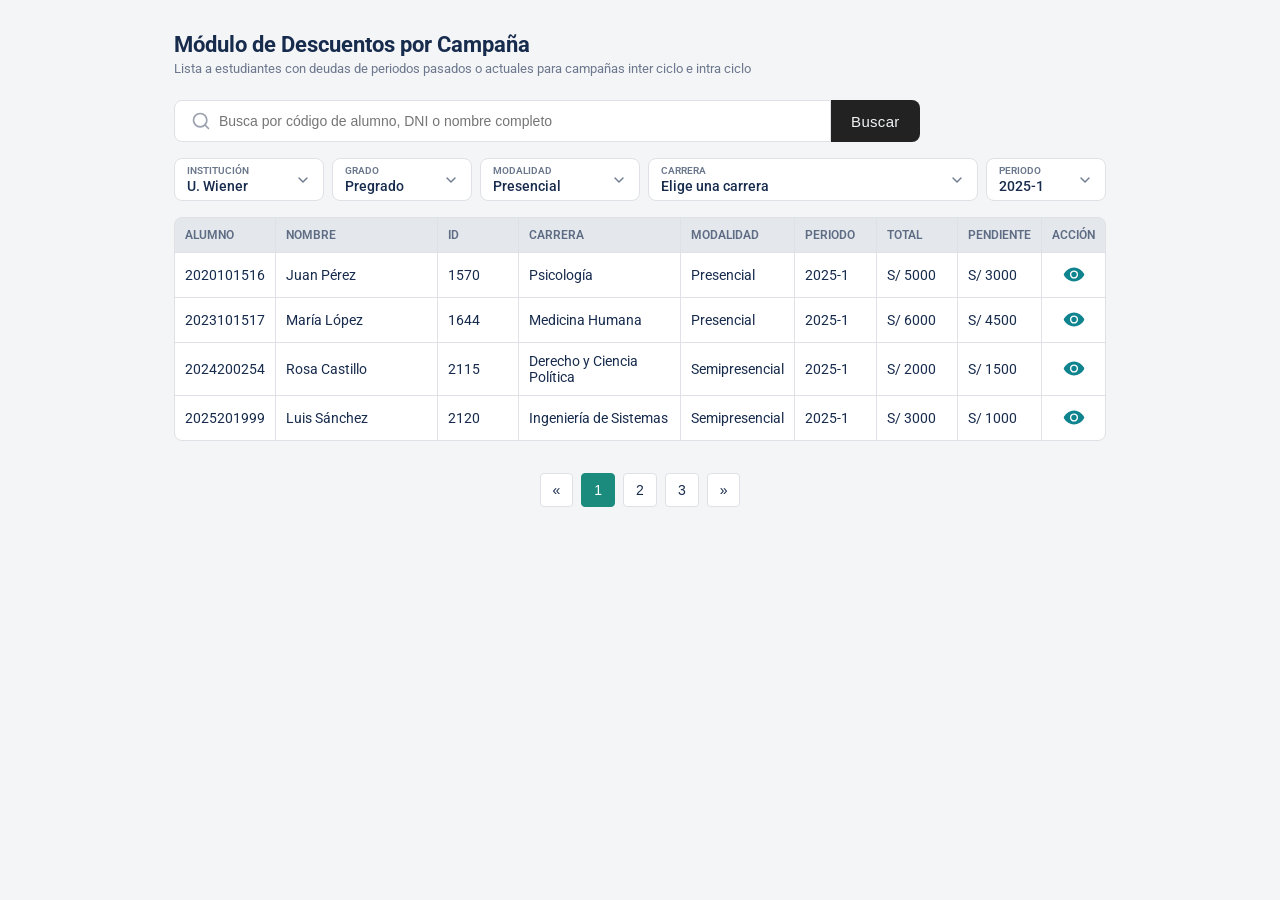
==== index.html @ 0aa978b0 "Ajuste Pago Link - Nueva Maqueta" ====
<!DOCTYPE html>
<html lang="es">

<head>
  <meta charset="UTF-8">
  <meta name="viewport" content="width=device-width, initial-scale=1.0">
  <title>Gestión de Deuda y Refinanciamiento</title>
  <link rel="preconnect" href="https://fonts.googleapis.com">
  <link rel="preconnect" href="https://fonts.gstatic.com" crossorigin>
  <link
    href="https://fonts.googleapis.com/css2?family=Lato:ital,wght@0,100;0,300;0,400;0,700;0,900;1,100;1,300;1,400;1,700;1,900&family=Roboto:ital,wght@0,100..900;1,100..900&display=swap"
    rel="stylesheet">
  <link rel="stylesheet" href="styles.css">
</head>

<body>
  <div class="page-wrapper">

    <!-- ===== HEADER ===== -->
    <header class="header-zone">
      <div class="header-left">
        <h1>Módulo de Descuentos por Campaña</h1>
        <p>Lista a estudiantes con deudas de periodos pasados o actuales para campañas inter ciclo e intra ciclo</p>
      </div>
    </header>

    <!-- ===== CENTERED LAYOUT ===== -->
    <div class="centered-layout">

      <!-- Search Bar -->
      <div class="search-bar">
        <div class="search-input-wrapper">
          <span class="search-icon">
            <svg xmlns="http://www.w3.org/2000/svg" width="20" height="20" viewBox="0 0 20 20" fill="none">
              <path d="M17.5 17.5L13.8833 13.8833" stroke="#99A1AF" stroke-width="1.66667" stroke-linecap="round"
                stroke-linejoin="round" />
              <path
                d="M9.16667 15.8333C12.8486 15.8333 15.8333 12.8486 15.8333 9.16667C15.8333 5.48477 12.8486 2.5 9.16667 2.5C5.48477 2.5 2.5 5.48477 2.5 9.16667C2.5 12.8486 5.48477 15.8333 9.16667 15.8333Z"
                stroke="#99A1AF" stroke-width="1.66667" stroke-linecap="round" stroke-linejoin="round" />
            </svg>
          </span>
          <input type="text" placeholder="Busca por código de alumno, DNI o nombre completo" class="search-input">
        </div>
        <button class="search-btn">Buscar</button>
      </div>

      <!-- Filtros -->
      <div class="filter-bar">
    
    <div class="custom-select" id="select-institucion">
        <div class="select-trigger">
            <div class="select-text">
                <span class="select-label">INSTITUCIÓN</span>
                <span class="select-value">U. Wiener</span>
            </div>
            <svg class="select-icon" width="16" height="16" viewBox="0 0 24 24" fill="none" stroke="#6B778C" stroke-width="2" stroke-linecap="round" stroke-linejoin="round"><path d="M6 9l6 6 6-6"/></svg>
        </div>
        <div class="select-dropdown">
            <div class="select-option selected" data-value="WIENER">U. Wiener</div>
            <div class="select-option" data-value="CARRION">I. Carrión</div>
        </div>
    </div>

    <div class="custom-select" id="select-grado">
        <div class="select-trigger">
            <div class="select-text">
                <span class="select-label">GRADO</span>
                <span class="select-value">Pregrado</span>
            </div>
            <svg class="select-icon" width="16" height="16" viewBox="0 0 24 24" fill="none" stroke="#6B778C" stroke-width="2" stroke-linecap="round" stroke-linejoin="round"><path d="M6 9l6 6 6-6"/></svg>
        </div>
        <div class="select-dropdown">
            <div class="select-option selected" data-value="PREGRADO">Pregrado</div>
            <div class="select-option" data-value="POSTGRADO">Postgrado</div>
        </div>
    </div>

    <div class="custom-select" id="select-modalidad">
        <div class="select-trigger">
            <div class="select-text">
                <span class="select-label">MODALIDAD</span>
                <span class="select-value">Presencial</span>
            </div>
            <svg class="select-icon" width="16" height="16" viewBox="0 0 24 24" fill="none" stroke="#6B778C" stroke-width="2" stroke-linecap="round" stroke-linejoin="round"><path d="M6 9l6 6 6-6"/></svg>
        </div>
        <div class="select-dropdown">
            <div class="select-option selected" data-value="PRESENCIAL">Presencial</div>
            <div class="select-option" data-value="SEMIPRESENCIAL">Semipresencial</div>
        </div>
    </div>

    <div class="custom-select" id="select-carrera">
        <div class="select-trigger">
            <div class="select-text">
                <span class="select-label">CARRERA</span>
                <span class="select-value">Elige una carrera</span>
            </div>
            <svg class="select-icon" width="16" height="16" viewBox="0 0 24 24" fill="none" stroke="#6B778C" stroke-width="2" stroke-linecap="round" stroke-linejoin="round"><path d="M6 9l6 6 6-6"/></svg>
        </div>
        <div class="select-dropdown">
            <div class="select-option selected" data-value="PSICOLOGÍA">PSICOLOGÍA</div>
            <div class="select-option" data-value="INGENIERÍA DE SISTEMAS">INGENIERÍA DE SISTEMAS</div>
            <div class="select-option" data-value="MEDICINA HUMANA">MEDICINA HUMANA</div>
            <div class="select-option" data-value="DERECHO Y CIENCIA POLÍTICA">DERECHO Y CIENCIA POLÍTICA</div>
        </div>
    </div>

    <div class="custom-select" style="max-width: 120px;" id="select-periodo">
        <div class="select-trigger">
            <div class="select-text">
                <span class="select-label">PERIODO</span>
                <span class="select-value">2025-1</span>
            </div>
            <svg class="select-icon" width="16" height="16" viewBox="0 0 24 24" fill="none" stroke="#6B778C" stroke-width="2" stroke-linecap="round" stroke-linejoin="round"><path d="M6 9l6 6 6-6"/></svg>
        </div>
        <div class="select-dropdown">
            <div class="select-option selected" data-value="2025-1">2025-1</div>
            <div class="select-option" data-value="2025-2">2025-2</div>
            <div class="select-option" data-value="2026-1">2026-1</div>
            <div class="select-option" data-value="2026-2">2026-2</div>
        </div>
    </div>

</div>

      <!-- Tabla -->
      <div class="table-container">
        <table class="debt-table">
          <thead>
            <tr>
              <th>Alumno</th>
              <th>Nombre</th>
              <th>ID</th>
              <th>Carrera</th>
              <th>Modalidad</th>
              <th>Periodo</th>
              <th>Total</th>
              <th>Pendiente</th>
              <th>Acción</th>
            </tr>
          </thead>
          <tbody>
            <tr>
              <td>2020101516</td>
              <td>Juan Pérez</td>
              <td>1570</td>
              <td>Psicología</td>
              <td>Presencial</td>
              <td>2025-1</td>
              <td>S/ 5000</td>
              <td>S/ 3000</td>
              <td style="justify-content: center;">
                <button class="btn-icon">
                  <svg xmlns="http://www.w3.org/2000/svg" height="24px" viewBox="0 -960 960 960" width="24px"
                    fill="#0F848F">
                    <path
                      d="M595.58-384.42q47.5-47.5 47.5-115.58t-47.5-115.58q-47.5-47.5-115.58-47.5t-115.58 47.5q-47.5 47.5-47.5 115.58t47.5 115.58q47.5 47.5 115.58 47.5t115.58-47.5ZM403.5-423.5Q372-455 372-500t31.5-76.5Q435-608 480-608t76.5 31.5Q588-545 588-500t-31.5 76.5Q525-392 480-392t-76.5-31.5ZM248.96-287.39q-104.73-67.38-167.19-177.3-5-8.62-7.31-17.35-2.3-8.73-2.3-17.96t2.3-17.96q2.31-8.73 7.31-17.35 62.46-109.92 167.19-177.3Q353.69-780 480-780q126.31 0 231.04 67.39 104.73 67.38 167.19 177.3 5 8.62 7.31 17.35 2.3 8.73 2.3 17.96t-2.3 17.96q-2.31 8.73-7.31 17.35-62.46 109.92-167.19 177.3Q606.31-220 480-220q-126.31 0-231.04-67.39Z" />
                  </svg>
                </button>
              </td>
            </tr>
            <tr>
              <td>2023101517</td>
              <td>María López</td>
              <td>1644</td>
              <td>Medicina Humana</td>
              <td>Presencial</td>
              <td>2025-1</td>
              <td>S/ 6000</td>
              <td>S/ 4500</td>
              <td style="justify-content: center;">
                <button class="btn-icon">
                  <svg xmlns="http://www.w3.org/2000/svg" height="24px" viewBox="0 -960 960 960" width="24px"
                    fill="#0F848F">
                    <path
                      d="M595.58-384.42q47.5-47.5 47.5-115.58t-47.5-115.58q-47.5-47.5-115.58-47.5t-115.58 47.5q-47.5 47.5-47.5 115.58t47.5 115.58q47.5 47.5 115.58 47.5t115.58-47.5ZM403.5-423.5Q372-455 372-500t31.5-76.5Q435-608 480-608t76.5 31.5Q588-545 588-500t-31.5 76.5Q525-392 480-392t-76.5-31.5ZM248.96-287.39q-104.73-67.38-167.19-177.3-5-8.62-7.31-17.35-2.3-8.73-2.3-17.96t2.3-17.96q2.31-8.73 7.31-17.35 62.46-109.92 167.19-177.3Q353.69-780 480-780q126.31 0 231.04 67.39 104.73 67.38 167.19 177.3 5 8.62 7.31 17.35 2.3 8.73 2.3 17.96t-2.3 17.96q-2.31 8.73-7.31 17.35-62.46 109.92-167.19 177.3Q606.31-220 480-220q-126.31 0-231.04-67.39Z" />
                  </svg>
                </button>
              </td>
            </tr>
            <tr>
              <td>2024200254</td>
              <td>Rosa Castillo</td>
              <td>2115</td>
              <td>Derecho y Ciencia Política</td>
              <td>Semipresencial</td>
              <td>2025-1</td>
              <td>S/ 2000</td>
              <td>S/ 1500</td>
              <td style="justify-content: center;">
                <button class="btn-icon">
                  <svg xmlns="http://www.w3.org/2000/svg" height="24px" viewBox="0 -960 960 960" width="24px"
                    fill="#0F848F">
                    <path
                      d="M595.58-384.42q47.5-47.5 47.5-115.58t-47.5-115.58q-47.5-47.5-115.58-47.5t-115.58 47.5q-47.5 47.5-47.5 115.58t47.5 115.58q47.5 47.5 115.58 47.5t115.58-47.5ZM403.5-423.5Q372-455 372-500t31.5-76.5Q435-608 480-608t76.5 31.5Q588-545 588-500t-31.5 76.5Q525-392 480-392t-76.5-31.5ZM248.96-287.39q-104.73-67.38-167.19-177.3-5-8.62-7.31-17.35-2.3-8.73-2.3-17.96t2.3-17.96q2.31-8.73 7.31-17.35 62.46-109.92 167.19-177.3Q353.69-780 480-780q126.31 0 231.04 67.39 104.73 67.38 167.19 177.3 5 8.62 7.31 17.35 2.3 8.73 2.3 17.96t-2.3 17.96q-2.31 8.73-7.31 17.35-62.46 109.92-167.19 177.3Q606.31-220 480-220q-126.31 0-231.04-67.39Z" />
                  </svg>
                </button>
              </td>
            </tr>
            <tr>
              <td>2025201999</td>
              <td>Luis Sánchez</td>
              <td>2120</td>
              <td>Ingeniería de Sistemas</td>
              <td>Semipresencial</td>
              <td>2025-1</td>
              <td>S/ 3000</td>
              <td>S/ 1000</td>
              <td style="justify-content: center;">
                <button class="btn-icon">
                  <svg xmlns="http://www.w3.org/2000/svg" height="24px" viewBox="0 -960 960 960" width="24px"
                    fill="#0F848F">
                    <path
                      d="M595.58-384.42q47.5-47.5 47.5-115.58t-47.5-115.58q-47.5-47.5-115.58-47.5t-115.58 47.5q-47.5 47.5-47.5 115.58t47.5 115.58q47.5 47.5 115.58 47.5t115.58-47.5ZM403.5-423.5Q372-455 372-500t31.5-76.5Q435-608 480-608t76.5 31.5Q588-545 588-500t-31.5 76.5Q525-392 480-392t-76.5-31.5ZM248.96-287.39q-104.73-67.38-167.19-177.3-5-8.62-7.31-17.35-2.3-8.73-2.3-17.96t2.3-17.96q2.31-8.73 7.31-17.35 62.46-109.92 167.19-177.3Q353.69-780 480-780q126.31 0 231.04 67.39 104.73 67.38 167.19 177.3 5 8.62 7.31 17.35 2.3 8.73 2.3 17.96t-2.3 17.96q-2.31 8.73-7.31 17.35-62.46 109.92-167.19 177.3Q606.31-220 480-220q-126.31 0-231.04-67.39Z" />
                  </svg>
                </button>
              </td>
            </tr>
          </tbody>
        </table>
      </div>

      <!-- Paginación -->
      <div class="pagination">
        <button class="pagination-btn">&laquo;</button>
        <button class="pagination-btn active">1</button>
        <button class="pagination-btn">2</button>
        <button class="pagination-btn">3</button>
        <button class="pagination-btn">&raquo;</button>
      </div>

    </div>

  </div>

  <!-- ===== FOOTER ===== -->
  <!-- <footer class="fixed-footer">
    <div class="footer-content">
      <button class="btn-secondary">Regresar</button>
      <button class="btn-primary">Aplicar Descuentos</button>
    </div>
  </footer> -->

  <script src="scripts.js"></script>
</body>

</html>
---- styles.css ----
*,
*::before,
*::after {
  box-sizing: border-box;
  margin: 0;
  padding: 0;
}

body {
  font-family: 'Roboto', 'Segoe UI', Roboto, Helvetica, Arial, sans-serif;
  background-color: #F4F5F7;
  color: #222;
  font-size: 14px;
  padding-bottom: 80px;
}

.page-wrapper {
  max-width: 980px;
  margin: 0 auto;
  padding: 32px 24px;
}

.header-zone {
  display: flex;
  justify-content: space-between;
  align-items: flex-start;
  margin-bottom: 24px;
}

.header-left h1 {
  font-size: 22px;
  font-weight: 700;
  color: #172B4D;
  margin-bottom: 4px;
}

.header-left p {
  font-size: 13px;
  color: #6B778C;
}

/* BOTONES */
.btn-primary {
  font-family: 'Roboto';
  background-color: #0F848F;
  color: #ffffff;
  border: none;
  padding: 0.6875rem 1.25rem;
  border-radius: 8px;
  font-size: 14px;
  font-weight: 500;
  cursor: pointer;
  transition: background 0.18s;
  white-space: nowrap;
}

.btn-primary:hover {
  background-color: #166A74;
}

.btn-secondary {
  background-color: #ffffff;
  color: #172B4D;
  border: 1px solid #DFE1E6;
  padding: 10px 20px;
  border-radius: 8px;
  font-size: 14px;
  font-weight: 500;
  cursor: pointer;
  display: inline-flex;
  align-items: center;
  gap: 6px;
  transition: background 0.18s;
  white-space: nowrap;
}

.btn-secondary:hover {
  background-color: #f0f1f3;
}

.btn-outline-teal {
  background-color: #ffffff;
  color: #1B8B7E;
  border: 1.5px solid #1B8B7E;
  padding: 8px 16px;
  border-radius: 8px;
  font-size: 14px;
  font-weight: 600;
  cursor: pointer;
  display: inline-flex;
  align-items: center;
  gap: 6px;
  transition: background 0.18s, color 0.18s;
}

.btn-outline-teal:hover {
  background-color: #e6f7f6;
}

.btn-import {
  background-color: #ffffff;
  color: #6B778C;
  border: 1.5px dashed #B3BAC5;
  padding: 8px 16px;
  border-radius: 8px;
  font-size: 13px;
  font-weight: 500;
  cursor: pointer;
  display: inline-flex;
  align-items: center;
  gap: 6px;
  transition: background 0.18s;
}

.btn-import:hover {
  background-color: #f4f5f7;
}


/* CENTERED LAYOUT */
.centered-layout {
  max-width: 940px;
  margin: 0 auto;
  display: flex;
  flex-direction: column;
  gap: 16px;
}

.debt-table {
  display: grid;
  grid-template-columns: 1fr 2fr 1fr 2fr 1fr 1fr 1fr 1fr auto;
  gap: 1px;
  background-color: #DFE1E6;
  border: 1px solid #DFE1E6;
  border-radius: 8px;
  overflow: hidden;
}

.debt-table thead {
  display: contents;
}

.debt-table th {
  background-color: #E4E8EC;
  color: #5E6C84;
  font-size: 12px;
  font-weight: 600;
  text-transform: uppercase;
  padding: 10px;
  text-align: left;
}

.debt-table tbody {
  display: contents;
}

.debt-table tr {
  display: contents;
}

.debt-table td {
  display: flex;
  align-items: center;
  background-color: #ffffff;
  padding: 10px;
  font-size: 14px;
  color: #172B4D;
  text-align: left;
}

.debt-table tbody tr:hover td {
  background-color: #FAFBFC;
}

/* Pagination styles */
.pagination {
  display: flex;
  justify-content: center;
  align-items: center;
  gap: 8px;
  margin-top: 16px;
}

.pagination-btn {
  background-color: #ffffff;
  border: 1px solid #DFE1E6;
  padding: 8px 12px;
  border-radius: 4px;
  font-size: 14px;
  color: #172B4D;
  cursor: pointer;
  transition: background-color 0.2s;
}

.pagination-btn:hover {
  background-color: #F4F5F7;
}

.pagination-btn.active {
  background-color: #1B8B7E;
  color: #ffffff;
  border-color: #1B8B7E;
}

td .btn-icon {
  display: inline-flex;
  align-items: center;
  justify-content: center;
}

.btn-icon {
  background: none;
  border: none;
  padding: 0;
  cursor: pointer;
  color: #6B778C;
  transition: color 0.15s;
}


/* FOOTER FIXED */
.fixed-footer {
  position: fixed;
  bottom: 0;
  left: 0;
  width: 100%;
  background: #ffffff;
  border-top: 1px solid #DFE1E6;
  box-shadow: 0 -2px 8px rgba(0, 0, 0, 0.06);
  padding: 14px 0;
  z-index: 100;
}

.footer-content {
  max-width: 1100px;
  margin: 0 auto;
  padding: 0 24px;
  display: flex;
  justify-content: flex-end;
  align-items: center;
  gap: 12px;
}

/* SEARCH BAR */
.search-bar {
  display: flex;
  align-items: center;
  width: 80%;
  /* margin-bottom: 16px; */
}

.search-input-wrapper {
  height: 42px;
  display: flex;
  align-items: center;
  background-color: #ffffff;
  border: 1px solid #DFE1E6;
  border-radius: 8px 0 0 8px;
  padding: 12px 16px;
  flex: 1;
}

.search-icon {
  color: #6B778C;
  display: flex;
  align-items: center;
  justify-content: center;
  margin-right: 8px;
}

.search-input {
  border: none;
  outline: none;
  flex: 1;
  font-size: 14px;
  color: #172B4D;
}

.search-btn {
  display: flex;
  align-items: center;
  height: 42px;
  background-color: #222;
  color: #f1f3f5;
  border: none;
  padding: 0 20px;
  border-radius: 0 8px 8px 0;
  font-size: 15px;
  font-weight: 500;
  cursor: pointer;
  transition: background-color 0.2s;
  letter-spacing: 0.02em;
}

.search-btn:hover {
  background-color: #333;
}

/* FILTROS - Selects */
/* Contenedor principal de los filtros */
.filter-bar {
  display: flex;
  /* flex-wrap: wrap; */
  gap: 8px;
  /* margin-bottom: 24px; */
}

/* Base del Select Custom */
.custom-select {
  position: relative;
  min-width: 160px;
  flex: 1;
  user-select: none;
}

/* La caja visible que se hace clic */
.select-trigger {
  display: flex;
  justify-content: space-between;
  align-items: center;
  background-color: #FFFFFF;
  border: 1px solid #DFE1E6;
  border-radius: 8px;
  padding: 6px 12px;
  cursor: pointer;
  transition: border-color 0.2s ease, box-shadow 0.2s ease;
}

.select-trigger:hover {
  border-color: #B3BAC5;
}

/* Estado Focus / Abierto de la caja */
.custom-select.open .select-trigger {
  border-color: #1B8B7E;
  /* El verde de tu focus original */
}

/* Textos internos de la caja */
.select-text {
  display: flex;
  flex-direction: column;
}

.select-label {
  font-size: 10px;
  color: #6B778C;
  font-weight: 600;
  text-transform: uppercase;
  margin-bottom: 2px;
}

.select-value {
  font-size: 14px;
  color: #172B4D;
  font-weight: 500;
}

/* Icono Animado */
.select-icon {
  transition: transform 0.3s ease;
  /* Aquí está la magia de la rotación */
}

/* Ajuste específico para el ancho de los selects */

#select-institucion {
  flex: 0 0 auto;
  min-width: 150px;
  width: 150px;
}

#select-grado {
  flex: 0 0 auto;
  min-width: 140px;
  width: 140px;
}

#select-modalidad {
  flex: 0 0 auto;
  min-width: 160px;
  width: 160px;
}

#select-periodo {
  flex: 0 0 auto;
  min-width: 120px;
  width: 120px;
}



.custom-select.open .select-icon {
  transform: rotate(180deg);
}

/* El Dropdown (Lista de opciones) */
.select-dropdown {
  position: absolute;
  top: calc(100% + 4px);
  left: 0;
  width: 100%;
  background-color: #FFFFFF;
  border: 1px solid #DFE1E6;
  border-radius: 8px;
  box-shadow: 0 4px 12px rgba(0, 0, 0, 0.1);
  z-index: 50;
  overflow: hidden;

  /* Animación de aparición (CSS Puro) */
  opacity: 0;
  visibility: hidden;
  transform: translateY(-10px);
  transition: opacity 0.3s ease, transform 0.3s ease, visibility 0.3s ease;
}

.custom-select.open .select-dropdown {
  opacity: 1;
  visibility: visible;
  transform: translateY(0);
}

/* Opciones Individuales y Hover */
.select-option {
  padding: 10px 12px;
  font-size: 14px;
  color: #172B4D;
  cursor: pointer;
  transition: background-color 0.2s ease;
}

.select-option:hover {
  background-color: #F4F5F7;
  /* Color de hover */
}

/* Opción seleccionada actualmente */
.select-option.selected {
  background-color: #E6F3F1;
  /* Un fondo sutil verde para coincidir con tu focus */
  color: #1B8B7E;
  font-weight: 600;
}
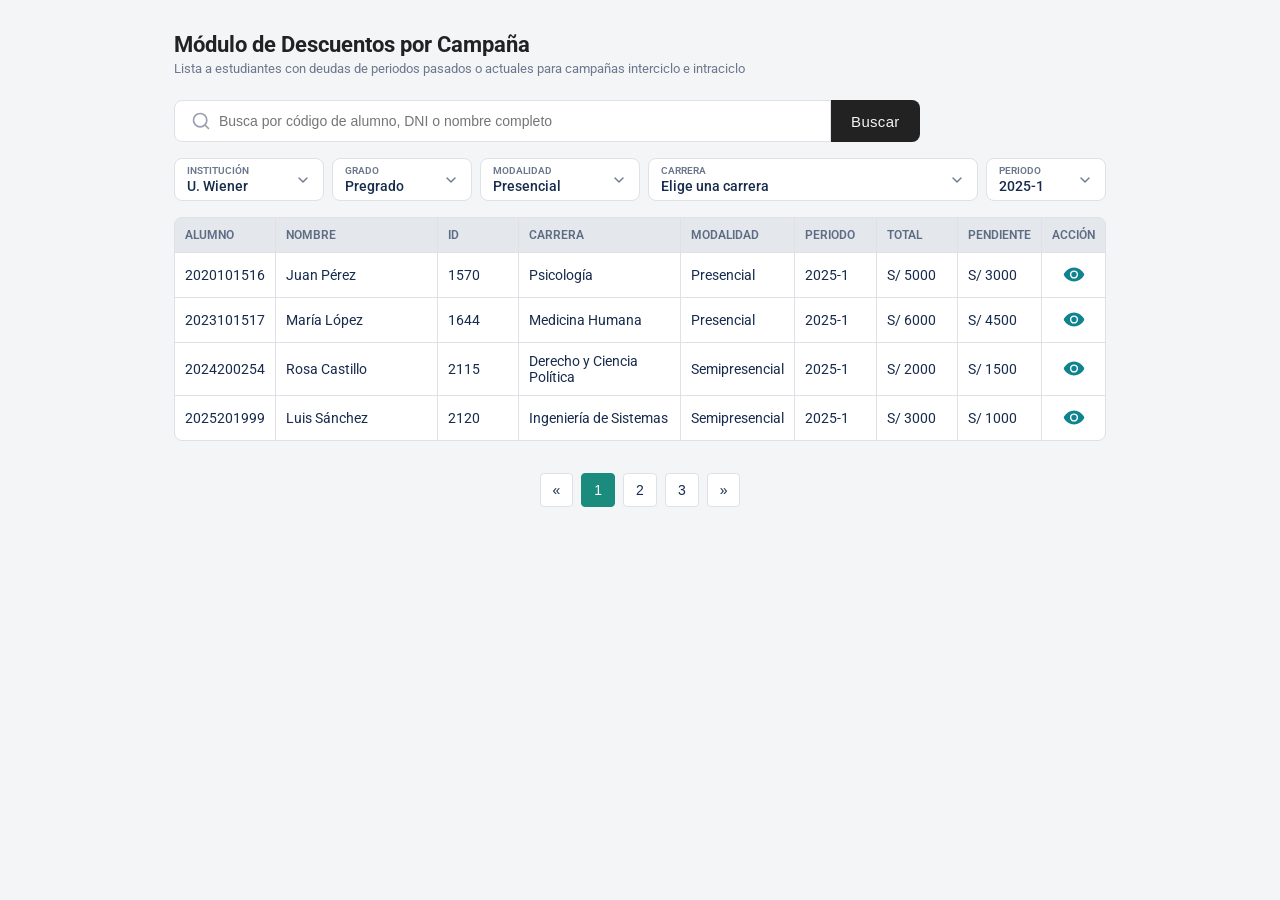
==== commit 0eaa8df1: "Ajustes minimos de estilo" ====
--- a/index.html
+++ b/index.html
@@ -4,7 +4,7 @@
 <head>
   <meta charset="UTF-8">
   <meta name="viewport" content="width=device-width, initial-scale=1.0">
-  <title>Gestión de Deuda y Refinanciamiento</title>
+  <title>Descuentos por Campaña</title>
   <link rel="preconnect" href="https://fonts.googleapis.com">
   <link rel="preconnect" href="https://fonts.gstatic.com" crossorigin>
   <link
@@ -20,7 +20,7 @@
     <header class="header-zone">
       <div class="header-left">
         <h1>Módulo de Descuentos por Campaña</h1>
-        <p>Lista a estudiantes con deudas de periodos pasados o actuales para campañas inter ciclo e intra ciclo</p>
+        <p>Lista a estudiantes con deudas de periodos pasados o actuales para campañas interciclo e intraciclo</p>
       </div>
     </header>
 
@@ -46,82 +46,97 @@
 
       <!-- Filtros -->
       <div class="filter-bar">
-    
-    <div class="custom-select" id="select-institucion">
-        <div class="select-trigger">
-            <div class="select-text">
-                <span class="select-label">INSTITUCIÓN</span>
-                <span class="select-value">U. Wiener</span>
-            </div>
-            <svg class="select-icon" width="16" height="16" viewBox="0 0 24 24" fill="none" stroke="#6B778C" stroke-width="2" stroke-linecap="round" stroke-linejoin="round"><path d="M6 9l6 6 6-6"/></svg>
-        </div>
-        <div class="select-dropdown">
+
+        <div class="custom-select" id="select-institucion">
+          <div class="select-trigger">
+            <div class="select-text">
+              <span class="select-label">INSTITUCIÓN</span>
+              <span class="select-value">U. Wiener</span>
+            </div>
+            <svg class="select-icon" width="16" height="16" viewBox="0 0 24 24" fill="none" stroke="#6B778C"
+              stroke-width="2" stroke-linecap="round" stroke-linejoin="round">
+              <path d="M6 9l6 6 6-6" />
+            </svg>
+          </div>
+          <div class="select-dropdown">
             <div class="select-option selected" data-value="WIENER">U. Wiener</div>
             <div class="select-option" data-value="CARRION">I. Carrión</div>
-        </div>
-    </div>
-
-    <div class="custom-select" id="select-grado">
-        <div class="select-trigger">
-            <div class="select-text">
-                <span class="select-label">GRADO</span>
-                <span class="select-value">Pregrado</span>
-            </div>
-            <svg class="select-icon" width="16" height="16" viewBox="0 0 24 24" fill="none" stroke="#6B778C" stroke-width="2" stroke-linecap="round" stroke-linejoin="round"><path d="M6 9l6 6 6-6"/></svg>
-        </div>
-        <div class="select-dropdown">
+          </div>
+        </div>
+
+        <div class="custom-select" id="select-grado">
+          <div class="select-trigger">
+            <div class="select-text">
+              <span class="select-label">GRADO</span>
+              <span class="select-value">Pregrado</span>
+            </div>
+            <svg class="select-icon" width="16" height="16" viewBox="0 0 24 24" fill="none" stroke="#6B778C"
+              stroke-width="2" stroke-linecap="round" stroke-linejoin="round">
+              <path d="M6 9l6 6 6-6" />
+            </svg>
+          </div>
+          <div class="select-dropdown">
             <div class="select-option selected" data-value="PREGRADO">Pregrado</div>
             <div class="select-option" data-value="POSTGRADO">Postgrado</div>
-        </div>
-    </div>
-
-    <div class="custom-select" id="select-modalidad">
-        <div class="select-trigger">
-            <div class="select-text">
-                <span class="select-label">MODALIDAD</span>
-                <span class="select-value">Presencial</span>
-            </div>
-            <svg class="select-icon" width="16" height="16" viewBox="0 0 24 24" fill="none" stroke="#6B778C" stroke-width="2" stroke-linecap="round" stroke-linejoin="round"><path d="M6 9l6 6 6-6"/></svg>
-        </div>
-        <div class="select-dropdown">
+          </div>
+        </div>
+
+        <div class="custom-select" id="select-modalidad">
+          <div class="select-trigger">
+            <div class="select-text">
+              <span class="select-label">MODALIDAD</span>
+              <span class="select-value">Presencial</span>
+            </div>
+            <svg class="select-icon" width="16" height="16" viewBox="0 0 24 24" fill="none" stroke="#6B778C"
+              stroke-width="2" stroke-linecap="round" stroke-linejoin="round">
+              <path d="M6 9l6 6 6-6" />
+            </svg>
+          </div>
+          <div class="select-dropdown">
             <div class="select-option selected" data-value="PRESENCIAL">Presencial</div>
             <div class="select-option" data-value="SEMIPRESENCIAL">Semipresencial</div>
-        </div>
-    </div>
-
-    <div class="custom-select" id="select-carrera">
-        <div class="select-trigger">
-            <div class="select-text">
-                <span class="select-label">CARRERA</span>
-                <span class="select-value">Elige una carrera</span>
-            </div>
-            <svg class="select-icon" width="16" height="16" viewBox="0 0 24 24" fill="none" stroke="#6B778C" stroke-width="2" stroke-linecap="round" stroke-linejoin="round"><path d="M6 9l6 6 6-6"/></svg>
-        </div>
-        <div class="select-dropdown">
+          </div>
+        </div>
+
+        <div class="custom-select" id="select-carrera">
+          <div class="select-trigger">
+            <div class="select-text">
+              <span class="select-label">CARRERA</span>
+              <span class="select-value">Elige una carrera</span>
+            </div>
+            <svg class="select-icon" width="16" height="16" viewBox="0 0 24 24" fill="none" stroke="#6B778C"
+              stroke-width="2" stroke-linecap="round" stroke-linejoin="round">
+              <path d="M6 9l6 6 6-6" />
+            </svg>
+          </div>
+          <div class="select-dropdown">
             <div class="select-option selected" data-value="PSICOLOGÍA">PSICOLOGÍA</div>
             <div class="select-option" data-value="INGENIERÍA DE SISTEMAS">INGENIERÍA DE SISTEMAS</div>
             <div class="select-option" data-value="MEDICINA HUMANA">MEDICINA HUMANA</div>
             <div class="select-option" data-value="DERECHO Y CIENCIA POLÍTICA">DERECHO Y CIENCIA POLÍTICA</div>
-        </div>
-    </div>
-
-    <div class="custom-select" style="max-width: 120px;" id="select-periodo">
-        <div class="select-trigger">
-            <div class="select-text">
-                <span class="select-label">PERIODO</span>
-                <span class="select-value">2025-1</span>
-            </div>
-            <svg class="select-icon" width="16" height="16" viewBox="0 0 24 24" fill="none" stroke="#6B778C" stroke-width="2" stroke-linecap="round" stroke-linejoin="round"><path d="M6 9l6 6 6-6"/></svg>
-        </div>
-        <div class="select-dropdown">
+          </div>
+        </div>
+
+        <div class="custom-select" style="max-width: 120px;" id="select-periodo">
+          <div class="select-trigger">
+            <div class="select-text">
+              <span class="select-label">PERIODO</span>
+              <span class="select-value">2025-1</span>
+            </div>
+            <svg class="select-icon" width="16" height="16" viewBox="0 0 24 24" fill="none" stroke="#6B778C"
+              stroke-width="2" stroke-linecap="round" stroke-linejoin="round">
+              <path d="M6 9l6 6 6-6" />
+            </svg>
+          </div>
+          <div class="select-dropdown">
             <div class="select-option selected" data-value="2025-1">2025-1</div>
             <div class="select-option" data-value="2025-2">2025-2</div>
             <div class="select-option" data-value="2026-1">2026-1</div>
             <div class="select-option" data-value="2026-2">2026-2</div>
-        </div>
-    </div>
-
-</div>
+          </div>
+        </div>
+
+      </div>
 
       <!-- Tabla -->
       <div class="table-container">
--- a/styles.css
+++ b/styles.css
@@ -30,7 +30,7 @@
 .header-left h1 {
   font-size: 22px;
   font-weight: 700;
-  color: #172B4D;
+  color: #222;
   margin-bottom: 4px;
 }
 
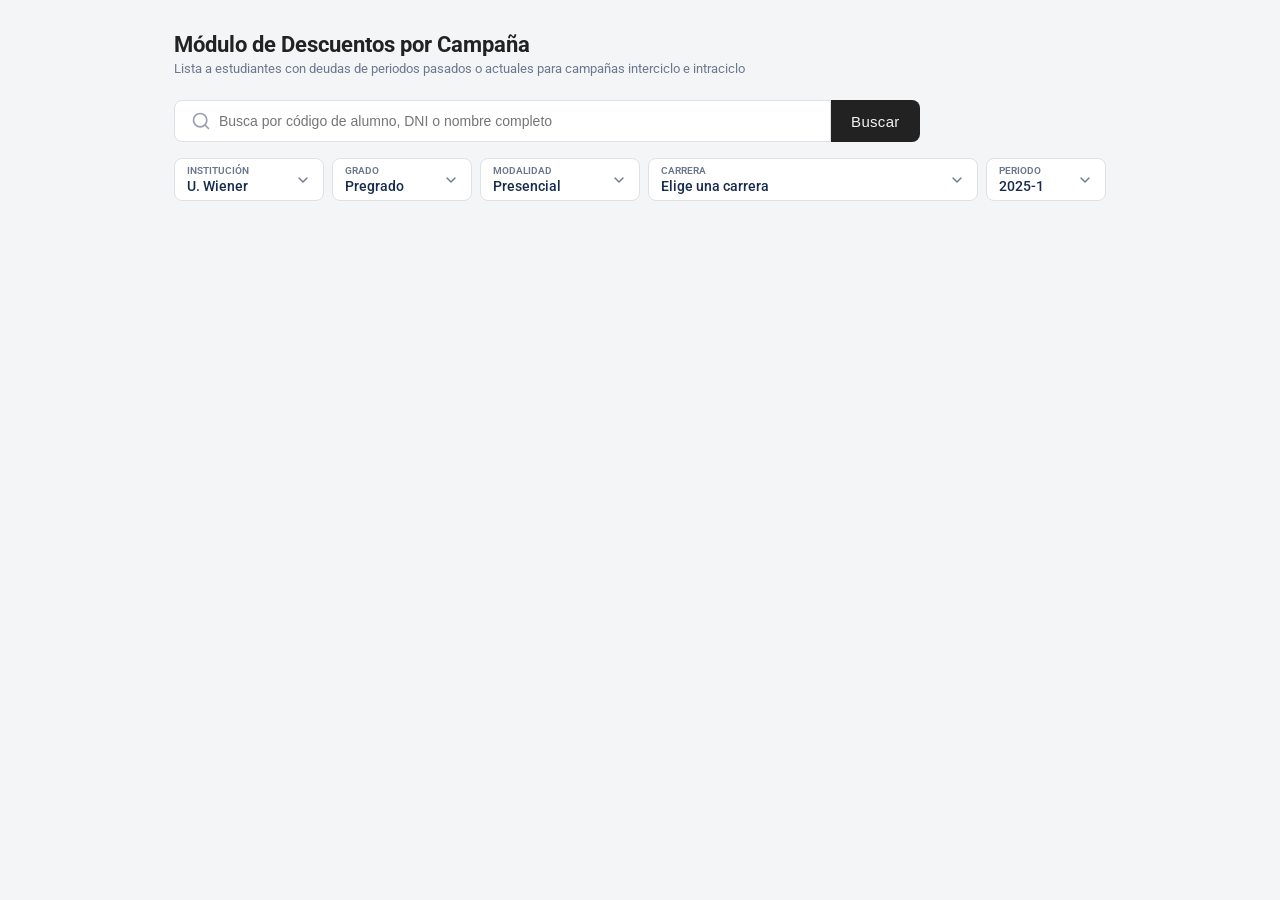
==== commit 181e4b92: "Se agregó el Loader a la búsqueda" ====
--- a/index.html
+++ b/index.html
@@ -138,8 +138,14 @@
 
       </div>
 
+      <!-- Loader -->
+      <div class="loader-container" id="search-loader" style="display: none;">
+        <div class="spinner"></div>
+        <p>Cargando datos...</p>
+      </div>
+
       <!-- Tabla -->
-      <div class="table-container">
+      <div class="table-container" id="data-table" style="display: none;">
         <table class="debt-table">
           <thead>
             <tr>
@@ -236,7 +242,7 @@
       </div>
 
       <!-- Paginación -->
-      <div class="pagination">
+      <div class="pagination" id="data-pagination" style="display: none;">
         <button class="pagination-btn">&laquo;</button>
         <button class="pagination-btn active">1</button>
         <button class="pagination-btn">2</button>
--- a/styles.css
+++ b/styles.css
@@ -407,7 +407,6 @@
   z-index: 50;
   overflow: hidden;
 
-  /* Animación de aparición (CSS Puro) */
   opacity: 0;
   visibility: hidden;
   transform: translateY(-10px);
@@ -431,13 +430,436 @@
 
 .select-option:hover {
   background-color: #F4F5F7;
-  /* Color de hover */
 }
 
 /* Opción seleccionada actualmente */
 .select-option.selected {
   background-color: #E6F3F1;
-  /* Un fondo sutil verde para coincidir con tu focus */
   color: #1B8B7E;
   font-weight: 600;
+}
+
+/* ========================================= */
+/* ESTILOS DE VISTA DETALLE SOLICITUD */
+/* ========================================= */
+.detail-page-wrapper {
+  max-width: 980px;
+  margin: 0 auto;
+  padding: 32px 24px 100px;
+}
+
+.student-info-card {
+  background-color: #ffffff;
+  border: 1px solid #DFE1E6;
+  border-radius: 8px;
+  padding: 24px;
+  margin-bottom: 24px;
+}
+
+.student-header {
+  display: flex;
+  align-items: center;
+  gap: 16px;
+  margin-bottom: 20px;
+  padding-bottom: 16px;
+  border-bottom: 1px dashed #DFE1E6;
+}
+
+.student-avatar {
+  width: 56px;
+  height: 56px;
+  background-color: #E6F3F1;
+  border-radius: 50%;
+  display: flex;
+  align-items: center;
+  justify-content: center;
+}
+
+.student-title {
+  display: flex;
+  flex-direction: column;
+  gap: 4px;
+}
+
+.student-name {
+  font-size: 18px;
+  font-weight: 700;
+  color: #172B4D;
+  margin-bottom: 0;
+  text-transform: uppercase;
+  letter-spacing: 0.02em;
+}
+
+.student-badge {
+  font-size: 12px;
+  font-weight: 600;
+  color: #1B8B7E;
+  background-color: #E6F3F1;
+  padding: 4px 8px;
+  border-radius: 4px;
+  display: inline-block;
+  align-self: flex-start;
+}
+
+.student-details-grid {
+  display: grid;
+  grid-template-columns: repeat(3, 1fr);
+  gap: 20px 16px;
+}
+
+.detail-item {
+  display: flex;
+  flex-direction: column;
+  gap: 4px;
+}
+
+.detail-item .detail-label {
+  font-size: 12px;
+  font-weight: 600;
+  color: #6B778C;
+  text-transform: uppercase;
+}
+
+.detail-item .detail-value {
+  font-size: 14px;
+  color: #172B4D;
+  font-weight: 500;
+}
+
+/* Form Filters Section */
+.form-filters-section {
+  display: flex;
+  flex-direction: column;
+  gap: 16px;
+  margin-bottom: 32px;
+}
+
+.filter-row {
+  display: flex;
+  gap: 16px;
+}
+
+.filter-row.align-center {
+  align-items: center;
+  justify-content: space-between;
+}
+
+.filter-row.meta-row {
+  margin-top: 8px;
+  gap: 32px;
+}
+
+/* Select Spaced Modifiers */
+.select-spaced .select-label {
+  text-transform: none;
+  font-size: 13px;
+  color: #5E6C84;
+  margin-bottom: 6px;
+}
+
+.select-spaced .select-trigger {
+  padding: 8px 12px;
+}
+
+.select-lg {
+  flex: 2;
+}
+
+/* Info Item */
+.info-item {
+  display: flex;
+  align-items: center;
+  gap: 8px;
+}
+
+.info-label {
+  font-size: 15px;
+  color: #5E6C84;
+}
+
+.info-value {
+  font-size: 20px;
+  font-weight: 500;
+  color: #166A74;
+}
+
+/* Date Input Wrapper */
+.date-input-wrapper {
+  display: flex;
+  align-items: center;
+  gap: 12px;
+}
+
+.date-label {
+  font-size: 13px;
+  color: #5E6C84;
+}
+
+/* Custom Datepicker */
+.custom-datepicker {
+  position: relative;
+  user-select: none;
+}
+
+.datepicker-trigger {
+  display: flex;
+  align-items: center;
+  justify-content: space-between;
+  border: 1px solid #DFE1E6;
+  border-radius: 8px;
+  padding: 8px 12px;
+  background-color: #ffffff;
+  cursor: pointer;
+  min-width: 160px;
+  transition: border-color 0.2s ease, box-shadow 0.2s ease;
+}
+
+.datepicker-trigger:hover {
+  border-color: #B3BAC5;
+}
+
+.custom-datepicker.open .datepicker-trigger {
+  border-color: #1B8B7E;
+}
+
+.datepicker-value {
+  font-size: 14px;
+  color: #172B4D;
+}
+
+.datepicker-icon {
+  margin-left: 8px;
+  color: #6B778C;
+}
+
+.datepicker-dropdown {
+  position: absolute;
+  top: calc(100% + 4px);
+  right: 0;
+  width: 280px;
+  background-color: #ffffff;
+  border: 1px solid #DFE1E6;
+  border-radius: 8px;
+  box-shadow: 0 4px 12px rgba(0, 0, 0, 0.1);
+  z-index: 60;
+  padding: 16px;
+  
+  opacity: 0;
+  visibility: hidden;
+  transform: translateY(-10px);
+  transition: opacity 0.3s ease, transform 0.3s ease, visibility 0.3s ease;
+}
+
+.custom-datepicker.open .datepicker-dropdown {
+  opacity: 1;
+  visibility: visible;
+  transform: translateY(0);
+}
+
+.datepicker-header {
+  display: flex;
+  justify-content: space-between;
+  align-items: center;
+  margin-bottom: 16px;
+}
+
+.datepicker-month-year {
+  font-weight: 600;
+  font-size: 14px;
+  color: #172B4D;
+}
+
+.datepicker-nav {
+  display: flex;
+  gap: 8px;
+}
+
+.nav-btn {
+  background: none;
+  border: none;
+  cursor: pointer;
+  display: flex;
+  align-items: center;
+  justify-content: center;
+  padding: 4px;
+  border-radius: 4px;
+}
+
+.nav-btn:hover {
+  background-color: #F4F5F7;
+}
+
+.calendar-days-header {
+  display: grid;
+  grid-template-columns: repeat(7, 1fr);
+  text-align: center;
+  font-size: 12px;
+  font-weight: 600;
+  color: #6B778C;
+  margin-bottom: 8px;
+}
+
+.calendar-grid {
+  display: grid;
+  grid-template-columns: repeat(7, 1fr);
+  gap: 2px;
+  text-align: center;
+}
+
+.day {
+  display: flex;
+  align-items: center;
+  justify-content: center;
+  height: 32px;
+  font-size: 13px;
+  color: #172B4D;
+  border-radius: 4px;
+  cursor: pointer;
+  transition: background-color 0.2s, color 0.2s;
+}
+
+.day:hover:not(.selected) {
+  background-color: #F4F5F7;
+}
+
+.day.prev-month, .day.next-month {
+  color: #B3BAC5;
+}
+
+.day.selected {
+  color: #ffffff;
+  font-weight: 600;
+}
+
+.day.today {
+  border: 1px solid #DFE1E6;
+}
+
+.datepicker-footer {
+  display: flex;
+  justify-content: space-between;
+  margin-top: 16px;
+  padding-top: 12px;
+  border-top: 1px solid #DFE1E6;
+}
+
+.btn-text {
+  background: none;
+  border: none;
+  cursor: pointer;
+  font-size: 14px;
+  font-weight: 500;
+  padding: 4px 8px;
+  border-radius: 4px;
+}
+
+.btn-text:hover {
+  background-color: #E6F3F1;
+}
+
+/* Table Section */
+.obligaciones-section h3 {
+  font-size: 18px;
+  font-weight: 700;
+  color: #172B4D;
+  margin-bottom: 16px;
+}
+
+.table-scroll-wrapper {
+  border: 1px solid #DFE1E6;
+  border-radius: 8px;
+  background-color: #DFE1E6;
+  overflow: hidden;
+}
+
+/* Filas alternadas (zebra) */
+.debt-table tbody tr:nth-child(odd) td {
+  background-color: #FFFFFF;
+}
+
+.debt-table tbody tr:nth-child(even) td {
+  background-color: #F8F9FA;
+}
+
+.debt-table tbody tr:hover td {
+  background-color: #F0F2F5;
+}
+
+/* Modifier para la tabla detail */
+.debt-table.detail-table {
+  grid-template-columns: 1fr 2.5fr 0.5fr 1fr 1fr 0.8fr 1fr 1fr;
+  border: none;
+  border-radius: 0;
+}
+
+/* Make headers sticky so it looks good when scrolling */
+.debt-table.detail-table th {
+  position: sticky;
+  top: 0;
+  z-index: 10;
+  background-color: #E4E8EC;
+  box-shadow: 0 1px 0 #DFE1E6;
+  line-height: 1.3;
+  white-space: normal;
+  display: flex;
+  align-items: center;
+}
+
+/* Footer elements */
+.total-discount-wrapper {
+  display: flex;
+  align-items: center;
+  gap: 12px;
+  font-size: 14px;
+  color: #172B4D;
+  font-weight: 600;
+}
+
+.total-discount-value {
+  font-size: 18px;
+  font-weight: 700;
+}
+
+.btn-apply {
+  padding-left: 32px;
+  padding-right: 32px;
+}
+
+/* ========================================= */
+/* LOADER ANIMATION */
+/* ========================================= */
+.loader-container {
+  display: flex;
+  flex-direction: column;
+  align-items: center;
+  justify-content: center;
+  padding: 64px 0;
+  gap: 16px;
+}
+
+.spinner {
+  width: 48px;
+  height: 48px;
+  border: 4px solid #DFE1E6;
+  border-top-color: #0F848F;
+  border-radius: 50%;
+  animation: spin 1s linear infinite;
+}
+
+@keyframes spin {
+  to {
+    transform: rotate(360deg);
+  }
+}
+
+.loader-container p {
+  color: #6B778C;
+  font-size: 15px;
+  font-weight: 500;
+  animation: pulse-text 1.5s ease-in-out infinite;
+}
+
+@keyframes pulse-text {
+  0%, 100% { opacity: 0.6; }
+  50% { opacity: 1; }
 }
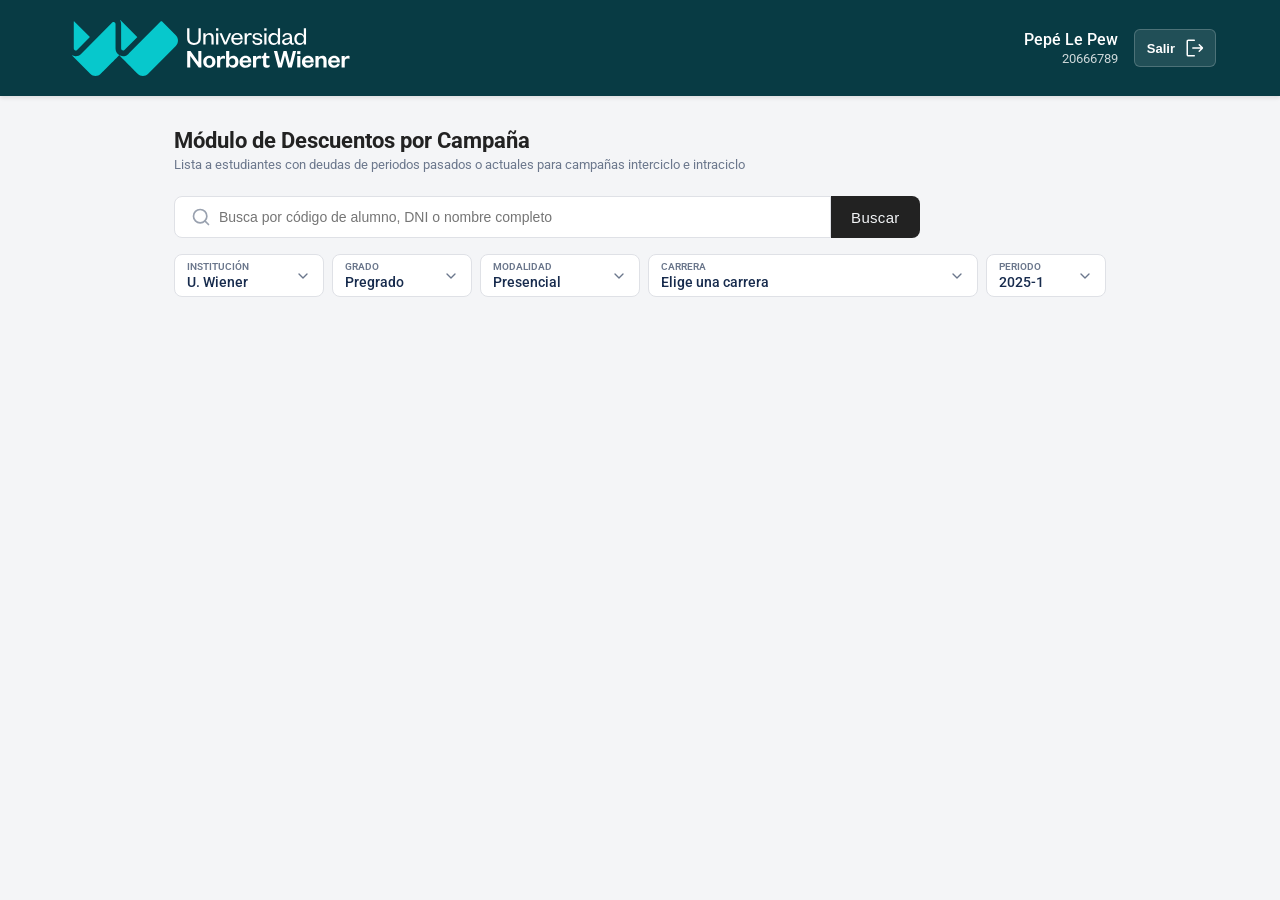
==== commit 85f8ff02: "Se abgregó una cabecera para salir de la sesión y se agregaron nuevos campos a la vista Detalle." ====
--- a/index.html
+++ b/index.html
@@ -14,6 +14,110 @@
 </head>
 
 <body>
+  <!-- NAVBAR -->
+  <nav class="top-navbar">
+    <div class="navbar-container">
+      <div class="navbar-logo">
+        <svg xmlns="http://www.w3.org/2000/svg" width="294" height="72" viewBox="0 0 294 72" fill="none">
+          <path
+            d="M10.9949 38.3884C11.1493 38.4548 11.414 38.536 11.7301 38.5434C12.1345 38.5434 12.6271 38.4253 13.0829 37.9603L25.9267 25.0511L10.2965 9.41106C10.1053 9.21915 9.78186 9.35201 9.78186 9.6251V35.3843L9.80392 36.5874C9.80392 37.761 10.642 38.2334 11.0023 38.381"
+            fill="#07C8CC" />
+          <path
+            d="M55.1434 43.0678C52.8864 41.7171 51.5336 39.3331 51.5336 36.617V11.9648C51.5336 10.7913 50.6955 10.3189 50.3353 10.1713C50.1809 10.1049 49.9162 10.0237 49.6001 10.0163C49.1957 10.0163 48.7031 10.1344 48.24 10.5994L17.0603 41.9312C15.6047 43.4 13.7226 44.1676 11.7816 44.1676C11.7375 44.1676 11.6861 44.1676 11.6419 44.1676C11.5905 44.1676 11.5464 44.1676 11.4949 44.1676C11.3699 44.1676 11.2523 44.1528 11.1273 44.1455C11.0244 44.1381 10.9215 44.1233 10.8185 44.1086C10.7597 44.1012 10.6935 44.0938 10.6347 44.079C10.5318 44.0643 10.4215 44.0421 10.3186 44.0274C10.3186 44.0274 10.3186 44.0274 10.3112 44.0274C9.81867 43.9314 9.32609 43.7838 8.84086 43.5845C8.62765 43.4959 8.42915 43.4 8.23065 43.2967C8.0689 43.2155 7.92186 43.4221 8.04685 43.555L26.2282 61.8079C29.1396 64.7307 33.8595 64.7307 36.7636 61.8079C36.7636 61.8079 55.1361 43.3631 55.2022 43.2967C55.2684 43.2302 55.2464 43.1343 55.1508 43.0752"
+            fill="#07C8CC" />
+          <path
+            d="M57.1208 11.9648V29.0958L57.1428 29.4944V36.521C57.1428 37.7167 57.9957 38.2038 58.3633 38.3515C58.6868 38.4843 59.444 38.6984 60.1866 38.1965C60.2674 38.1374 60.3483 38.071 60.4292 37.9898L73.2068 25.1618C73.2583 25.1102 73.2583 25.0364 73.2068 24.9847L56.3415 8.03822C56.2386 7.93489 56.0695 8.06036 56.143 8.18584C56.7752 9.30035 57.1208 10.5846 57.1208 11.9575"
+            fill="#07C8CC" />
+          <path
+            d="M97.887 9.36677C97.6003 9.07892 97.1298 9.07892 96.8357 9.36677L64.9723 41.3555L64.465 41.8869C64.2592 42.0936 64.046 42.2781 63.8254 42.4552C63.8107 42.47 63.7887 42.4847 63.7666 42.4995C63.6931 42.5586 63.6269 42.6102 63.5534 42.6693C62.2448 43.6657 60.6935 44.1824 59.0981 44.1824C58.1203 44.1824 57.1278 43.9904 56.1721 43.5919C55.9588 43.5033 55.7824 43.4221 55.5839 43.3114C55.4369 43.2302 55.2972 43.4 55.4589 43.555C55.6133 43.71 73.6403 61.8005 73.6403 61.8005C76.5443 64.7159 81.2569 64.7159 84.1609 61.8005L111.804 34.0484C114.752 31.0887 114.752 26.2985 111.804 23.3388L97.887 9.36677Z"
+            fill="#07C8CC" />
+          <path
+            d="M129.949 32.8852C133.735 32.8852 136.772 31.0991 136.772 26.3384V16.2635H134.507V26.3827C134.507 29.4605 132.883 30.9884 129.949 30.9884C127.016 30.9884 125.442 29.4605 125.442 26.3532V16.2635H123.149V26.331C123.149 31.0917 126.163 32.8779 129.949 32.8779"
+            fill="white" />
+          <path
+            d="M141.536 26.0727C141.536 23.9987 142.925 22.6554 144.683 22.6554C146.44 22.6554 147.454 23.8437 147.454 25.7332V32.5679H149.667V25.5487C149.667 22.9063 148.439 20.943 145.403 20.943C143.668 20.943 142.095 21.9025 141.536 23.2754V21.253H139.323V32.5679H141.536V26.0727Z"
+            fill="white" />
+          <path d="M154.336 16.2635H152.042V18.6992H154.336V16.2635Z" fill="white" />
+          <path d="M154.306 21.2604H152.093V32.5753H154.306V21.2604Z" fill="white" />
+          <path
+            d="M162.445 32.5679L167.246 21.2604H165.084L161.541 29.955H161.43L157.806 21.2604H155.483L160.283 32.5679H162.445Z"
+            fill="white" />
+          <path
+            d="M173.216 32.8853C176.12 32.8853 178.068 31.3279 178.657 28.7667L176.819 28.5601C176.341 30.2946 175.194 31.2024 173.245 31.2024C171.165 31.2024 169.54 29.6525 169.43 27.4456H178.708V26.5894C178.708 23.5116 176.819 20.943 173.113 20.943C169.753 20.943 167.224 23.5042 167.224 27.0765C167.224 30.6489 169.761 32.8779 173.223 32.8779M173.106 22.5816C175.319 22.5816 176.355 24.2423 176.436 26.0506H169.481C169.746 24.1906 171.003 22.5816 173.106 22.5816Z"
+            fill="white" />
+          <path
+            d="M182.832 26.5894C182.832 24.412 184.082 22.9359 185.765 22.9359C186.486 22.9359 186.942 23.0687 187.581 23.4009L187.794 21.4597C187.397 21.1202 186.861 20.943 186.14 20.943C184.464 20.943 183.258 22.2642 182.832 23.5559V21.253H180.619V32.5679H182.832V26.5894Z"
+            fill="white" />
+          <path
+            d="M193.595 31.3058C191.595 31.3058 190.345 30.3758 190.132 28.6413L188.265 28.7668C188.478 31.5641 190.691 32.8853 193.595 32.8853C196.315 32.8853 198.366 31.6674 198.366 29.4163C198.366 27.3718 196.977 26.5156 194.631 26.1318L192.448 25.7923C191.249 25.5856 190.661 25.1206 190.661 24.2128C190.661 23.1794 191.617 22.5299 193.087 22.5299C195.058 22.5299 196.153 23.3344 196.418 25.0689L198.204 24.9656C197.991 22.3528 196.175 20.9504 193.087 20.9504C190.397 20.9504 188.61 22.3454 188.61 24.4194C188.61 26.3606 189.919 27.2684 192.102 27.6006L194.073 27.9401C195.514 28.1984 196.286 28.5601 196.286 29.6229C196.286 30.7596 195.139 31.3058 193.595 31.3058Z"
+            fill="white" />
+          <path d="M202.513 21.2604H200.301V32.5753H202.513V21.2604Z" fill="white" />
+          <path d="M202.543 16.2635H200.249V18.6992H202.543V16.2635Z" fill="white" />
+          <path
+            d="M213.864 30.2134V32.5679H216.077V16.2635H213.864V23.6444C213.328 22.2494 211.865 20.9504 209.681 20.9504C206.218 20.9504 204.351 23.5927 204.351 26.9289C204.351 30.265 206.218 32.8852 209.681 32.8852C211.865 32.8852 213.335 31.6157 213.864 30.2207M206.615 26.9289C206.615 24.3382 207.894 22.6849 210.188 22.6849C212.298 22.6849 213.894 24.1315 213.894 26.5967V27.2463C213.894 29.7336 212.298 31.1803 210.188 31.1803C207.894 31.1803 206.615 29.5269 206.615 26.9363"
+            fill="white" />
+          <path
+            d="M222.708 26.1761C219.907 26.7222 218.018 27.6006 218.018 29.7484C218.018 31.6896 219.481 32.8779 221.753 32.8779C223.642 32.8779 225.296 31.8962 225.936 30.5751C226.068 31.9184 226.921 32.8041 228.12 32.8041C229.024 32.8041 229.509 32.5162 229.906 32.1324V30.9662C229.59 31.1508 229.156 31.2246 228.891 31.2246C228.333 31.2246 227.987 30.9367 227.987 30.3463V25.2682C227.987 22.3971 226.252 20.943 223.319 20.943C220.569 20.943 218.841 22.5004 218.386 24.6187L220.356 24.877C220.701 23.5559 221.606 22.5963 223.289 22.5963C224.973 22.5963 225.848 23.5559 225.848 25.1058V25.5487L222.701 26.1687L222.708 26.1761ZM225.855 27.5268C225.855 29.8075 224.282 31.3058 222.231 31.3058C220.9 31.3058 220.231 30.5824 220.231 29.6229C220.231 28.2501 221.4 27.9106 223.245 27.5268L225.855 26.9806V27.5268Z"
+            fill="white" />
+          <path
+            d="M235.649 32.8852C237.832 32.8852 239.303 31.6157 239.832 30.2207V32.5752H242.045V16.2635H239.832V23.6444C239.303 22.2494 237.832 20.9504 235.649 20.9504C232.186 20.9504 230.318 23.5927 230.318 26.9289C230.318 30.265 232.186 32.8852 235.649 32.8852ZM236.156 22.6849C238.259 22.6849 239.861 24.1315 239.861 26.5967V27.2463C239.861 29.7336 238.259 31.1803 236.156 31.1803C233.862 31.1803 232.583 29.5269 232.583 26.9363C232.583 24.3456 233.862 22.6923 236.156 22.6923"
+            fill="white" />
+          <path
+            d="M134.302 49.9941L126.464 39.1221H123.2V55.4264H126.251V43.9344L134.721 55.4264H137.353V39.1221H134.302V49.9941Z"
+            fill="white" />
+          <path
+            d="M145.337 43.6982C141.757 43.6982 139.235 46.1856 139.235 49.7284C139.235 53.2712 141.757 55.7364 145.337 55.7364C148.917 55.7364 151.469 53.2786 151.469 49.7284C151.469 46.1782 148.947 43.6982 145.337 43.6982ZM145.337 53.3819C143.418 53.3819 142.418 51.8836 142.418 49.7284C142.418 47.5732 143.418 46.0527 145.337 46.0527C147.256 46.0527 148.285 47.5511 148.285 49.7284C148.285 51.9058 147.285 53.3819 145.337 53.3819Z"
+            fill="white" />
+          <path
+            d="M160.849 47.0639L161.084 44.1632C160.746 43.8754 160.165 43.6982 159.452 43.6982C157.85 43.6982 156.637 44.8866 156.217 46.1856V44.0082H153.063V55.4264H156.217V49.7801C156.217 47.7061 157.32 46.5694 158.952 46.5694C159.717 46.5694 160.239 46.7244 160.849 47.0639Z"
+            fill="white" />
+          <path
+            d="M169.253 43.6982C167.172 43.6982 165.783 44.8127 165.254 46.2077V39.1147H162.1V55.4264H164.518L165.099 53.2269C165.702 54.6515 167.18 55.7364 169.202 55.7364C172.672 55.7364 174.488 53.0941 174.488 49.7284C174.488 46.3627 172.672 43.6982 169.253 43.6982ZM168.275 53.3081C166.489 53.3081 165.224 52.0386 165.224 49.9425V49.4996C165.224 47.4256 166.489 46.1339 168.275 46.1339C170.275 46.1339 171.297 47.5584 171.297 49.7358C171.297 51.9131 170.268 53.3081 168.275 53.3081Z"
+            fill="white" />
+          <path
+            d="M184.684 51.4408C184.236 52.7324 183.317 53.3819 181.766 53.3819C180.053 53.3819 178.715 52.1936 178.612 50.5108H187.316V49.3963C187.316 46.2889 185.368 43.6982 181.582 43.6982C178.112 43.6982 175.509 46.2889 175.509 49.8834C175.509 53.4779 178.09 55.7364 181.663 55.7364C184.633 55.7364 186.633 54.2381 187.243 51.6991L184.692 51.4408H184.684ZM181.552 45.9789C183.317 45.9789 184.133 47.2484 184.236 48.5696H178.656C178.943 47.1451 179.817 45.9789 181.552 45.9789Z"
+            fill="white" />
+          <path
+            d="M194.897 46.5768C195.661 46.5768 196.183 46.7318 196.794 47.0713L197.029 44.1706C196.691 43.8827 196.11 43.7056 195.397 43.7056C193.794 43.7056 192.581 44.8939 192.162 46.193V44.0156H189.008V55.4338H192.162V49.7874C192.162 47.7134 193.265 46.5768 194.897 46.5768Z"
+            fill="white" />
+          <path
+            d="M202.255 51.832V46.1856H205.409V44.0083H202.255V40.8492H200.336L199.969 42.3992C199.704 43.4621 199.388 44.0304 198.256 44.2149L197.469 44.3478V46.1856H199.123V52.5258C199.123 54.9615 200.623 55.7365 202.41 55.7365C203.829 55.7365 204.777 55.3748 205.622 54.7548V52.7103C204.939 53.0203 204.277 53.2565 203.652 53.2565C202.704 53.2565 202.255 52.8136 202.255 51.832Z"
+            fill="white" />
+          <path
+            d="M228.929 39.1221L225.9 51.1308H225.797L222.562 39.1221H219.533L216.327 51.1086H216.225L213.173 39.1221H209.88L214.173 55.4264H217.776L220.93 43.6761H221.033L224.165 55.4264H227.796L232.083 39.1221H228.929Z"
+            fill="white" />
+          <path d="M236.391 39.1147H233.156V42.1409H236.391V39.1147Z" fill="white" />
+          <path d="M236.368 44.0082H233.214V55.4265H236.368V44.0082Z" fill="white" />
+          <path
+            d="M244.007 43.6982C240.537 43.6982 237.935 46.2889 237.935 49.8834C237.935 53.4779 240.515 55.7364 244.088 55.7364C247.058 55.7364 249.058 54.2381 249.661 51.6991L247.11 51.4408C246.661 52.7324 245.742 53.3819 244.191 53.3819C242.478 53.3819 241.14 52.1936 241.037 50.5108H249.742V49.3963C249.742 46.2889 247.794 43.6982 244.007 43.6982ZM241.089 48.5696C241.375 47.1451 242.243 45.9789 243.985 45.9789C245.728 45.9789 246.566 47.2484 246.669 48.5696H241.089Z"
+            fill="white" />
+          <path
+            d="M254.587 49.3225C254.587 47.4034 255.587 46.1635 257.19 46.1635C258.793 46.1635 259.454 47.1746 259.454 48.9313V55.4264H262.608V48.3039C262.608 45.7649 261.476 43.6982 258.373 43.6982C256.638 43.6982 255.168 44.5766 254.587 45.8756V44.0082H251.433V55.4264H254.587V49.3151V49.3225Z"
+            fill="white" />
+          <path
+            d="M270.239 55.7364C273.209 55.7364 275.209 54.2381 275.819 51.6991L273.268 51.4408C272.819 52.7324 271.9 53.3819 270.349 53.3819C268.643 53.3819 267.298 52.1936 267.195 50.5108H275.9V49.3963C275.9 46.2889 273.951 43.6982 270.165 43.6982C266.695 43.6982 264.093 46.2889 264.093 49.8834C264.093 53.4779 266.673 55.7364 270.246 55.7364M270.136 45.9789C271.9 45.9789 272.716 47.2484 272.819 48.5696H267.239C267.526 47.1451 268.401 45.9789 270.136 45.9789Z"
+            fill="white" />
+          <path
+            d="M280.738 49.7874C280.738 47.7134 281.841 46.5768 283.473 46.5768C284.238 46.5768 284.76 46.7318 285.37 47.0713L285.605 44.1706C285.267 43.8827 284.686 43.7056 283.973 43.7056C282.37 43.7056 281.157 44.8939 280.738 46.193V44.0156H277.584V55.4338H280.738V49.7874Z"
+            fill="white" />
+        </svg>
+      </div>
+      <div class="navbar-user">
+        <div class="user-info">
+          <span class="user-name">Pepé Le Pew</span>
+          <span class="user-id">20666789</span>
+        </div>
+        <button class="btn-logout">
+          Salir
+          <svg xmlns="http://www.w3.org/2000/svg" height="24px" viewBox="0 -960 960 960" width="24px" fill="#ffffff">
+            <path
+              d="M212.31-140Q182-140 161-161q-21-21-21-51.31v-535.38Q140-778 161-799q21-21 51.31-21h238.08q12.76 0 21.38 8.62 8.61 8.61 8.61 21.38t-8.61 21.38q-8.62 8.62-21.38 8.62H212.31q-4.62 0-8.46 3.85-3.85 3.84-3.85 8.46v535.38q0 4.62 3.85 8.46 3.84 3.85 8.46 3.85h238.08q12.76 0 21.38 8.62 8.61 8.61 8.61 21.38t-8.61 21.38q-8.62 8.62-21.38 8.62H212.31Zm492.38-310H393.85q-12.77 0-21.39-8.62-8.61-8.61-8.61-21.38t8.61-21.38q8.62-8.62 21.39-8.62h310.84l-76.92-76.92q-8.31-8.31-8.5-20.27-.19-11.96 8.5-21.27 8.69-9.31 21.08-9.62 12.38-.3 21.69 9l123.77 123.77q10.84 10.85 10.84 25.31 0 14.46-10.84 25.31L670.54-330.92q-8.92 8.92-21.19 8.8-12.27-.11-21.58-9.42-8.69-9.31-8.38-21.38.3-12.08 9-20.77l76.3-76.31Z" />
+          </svg>
+        </button>
+      </div>
+    </div>
+  </nav>
+
   <div class="page-wrapper">
 
     <!-- ===== HEADER ===== -->
@@ -171,7 +275,7 @@
               <td>S/ 5000</td>
               <td>S/ 3000</td>
               <td style="justify-content: center;">
-                <button class="btn-icon">
+                <button class="btn-icon" onclick="window.location.href='detalle.html'">
                   <svg xmlns="http://www.w3.org/2000/svg" height="24px" viewBox="0 -960 960 960" width="24px"
                     fill="#0F848F">
                     <path
@@ -190,7 +294,7 @@
               <td>S/ 6000</td>
               <td>S/ 4500</td>
               <td style="justify-content: center;">
-                <button class="btn-icon">
+                <button class="btn-icon" onclick="window.location.href='detalle.html'">
                   <svg xmlns="http://www.w3.org/2000/svg" height="24px" viewBox="0 -960 960 960" width="24px"
                     fill="#0F848F">
                     <path
@@ -209,7 +313,7 @@
               <td>S/ 2000</td>
               <td>S/ 1500</td>
               <td style="justify-content: center;">
-                <button class="btn-icon">
+                <button class="btn-icon" onclick="window.location.href='detalle.html'">
                   <svg xmlns="http://www.w3.org/2000/svg" height="24px" viewBox="0 -960 960 960" width="24px"
                     fill="#0F848F">
                     <path
@@ -228,7 +332,7 @@
               <td>S/ 3000</td>
               <td>S/ 1000</td>
               <td style="justify-content: center;">
-                <button class="btn-icon">
+                <button class="btn-icon" onclick="window.location.href='detalle.html'">
                   <svg xmlns="http://www.w3.org/2000/svg" height="24px" viewBox="0 -960 960 960" width="24px"
                     fill="#0F848F">
                     <path
--- a/styles.css
+++ b/styles.css
@@ -18,6 +18,93 @@
   max-width: 980px;
   margin: 0 auto;
   padding: 32px 24px;
+}
+
+/* NAVBAR */
+.top-navbar {
+  background-color: #083B44;
+  color: #ffffff;
+  width: 100%;
+  box-shadow: 0 2px 4px rgba(0,0,0,0.1);
+}
+
+.navbar-container {
+  max-width: 1200px;
+  margin: 0 auto;
+  padding: 12px 24px;
+  display: flex;
+  justify-content: space-between;
+  align-items: center;
+}
+
+.navbar-logo {
+  display: flex;
+  align-items: center;
+  gap: 12px;
+  font-size: 18px;
+  font-weight: 700;
+  letter-spacing: 0.5px;
+}
+
+.navbar-user {
+  display: flex;
+  align-items: center;
+  gap: 16px;
+}
+
+.user-info {
+  display: flex;
+  flex-direction: column;
+  gap: 2px;
+  text-align: right;
+}
+
+.user-name {
+  font-size: 16px;
+  font-weight: 500;
+}
+
+.user-id {
+  font-size: 13px;
+  font-weight: 400;
+  opacity: 0.8;
+}
+
+.btn-logout {
+  display: flex;
+  align-items: center;
+  gap: 8px;
+  background: rgba(255, 255, 255, 0.1);
+  color: #ffffff;
+  border: 1px solid rgba(255, 255, 255, 0.2);
+  padding: 6px 8px 6px 12px;
+  border-radius: 6px;
+  font-size: 13px;
+  font-weight: 600;
+  cursor: pointer;
+  transition: background 0.2s, border-color 0.2s;
+}
+
+.btn-logout:hover {
+  background: rgba(255, 255, 255, 0.2);
+  border-color: rgba(255, 255, 255, 0.4);
+}
+
+/* BACK BUTTON */
+.btn-back {
+  display: inline-flex;
+  align-items: center;
+  gap: 8px;
+  color: #6B778C;
+  font-size: 14px;
+  font-weight: 600;
+  text-decoration: none;
+  transition: color 0.2s;
+  margin-bottom: 20px;
+}
+
+.btn-back:hover {
+  color: #172B4D;
 }
 
 .header-zone {
@@ -503,7 +590,7 @@
 
 .student-details-grid {
   display: grid;
-  grid-template-columns: repeat(3, 1fr);
+  grid-template-columns: repeat(4, 1fr);
   gap: 20px 16px;
 }
 
@@ -862,4 +949,148 @@
 @keyframes pulse-text {
   0%, 100% { opacity: 0.6; }
   50% { opacity: 1; }
+}
+
+/* ========================================= */
+/* MODAL */
+/* ========================================= */
+.modal-overlay {
+  position: fixed;
+  top: 0;
+  left: 0;
+  width: 100%;
+  height: 100%;
+  background-color: rgba(9, 30, 66, 0.54);
+  display: flex;
+  justify-content: center;
+  align-items: center;
+  z-index: 1000;
+}
+
+.modal-content {
+  background-color: #ffffff;
+  border-radius: 12px;
+  padding: 32px 24px;
+  max-width: 400px;
+  width: 90%;
+  text-align: center;
+  box-shadow: 0 8px 24px rgba(9, 30, 66, 0.15);
+  display: flex;
+  flex-direction: column;
+  align-items: center;
+  gap: 16px;
+}
+
+.modal-image-container {
+  width: 120px;
+  height: 120px;
+  background-color: #E6F3F1;
+  border-radius: 50%;
+  margin-bottom: 8px;
+  display: flex;
+  align-items: center;
+  justify-content: center;
+  overflow: hidden;
+  /* El usuario colocará aquí su imagen, ej. usando una etiqueta <img> */
+}
+
+.modal-image-container img {
+  width: 100%;
+  height: 100%;
+  object-fit: cover;
+}
+
+.modal-title {
+  font-size: 20px;
+  font-weight: 700;
+  color: #172B4D;
+  margin: 0;
+}
+
+.modal-text {
+  font-size: 14px;
+  color: #5E6C84;
+  margin: 0;
+  line-height: 1.5;
+}
+
+#btn-close-modal {
+  margin-top: 8px;
+  width: 100%;
+}
+
+/* ========================================= */
+/* SKELETON LOADER */
+/* ========================================= */
+.skeleton-box {
+  background: linear-gradient(90deg, #DFE1E6 25%, #EBECF0 50%, #DFE1E6 75%);
+  background-size: 200% 100%;
+  animation: skeleton-loading 1.5s infinite linear;
+  border-radius: 4px;
+}
+
+@keyframes skeleton-loading {
+  0% {
+    background-position: 200% 0;
+  }
+  100% {
+    background-position: -200% 0;
+  }
+}
+
+.skeleton-avatar {
+  width: 56px;
+  height: 56px;
+  border-radius: 50%;
+}
+
+.skeleton-title-lg {
+  width: 250px;
+  height: 20px;
+  margin-bottom: 8px;
+}
+
+.skeleton-badge {
+  width: 120px;
+  height: 16px;
+  border-radius: 12px;
+}
+
+.skeleton-detail {
+  width: 100%;
+  height: 40px;
+}
+
+.skeleton-select {
+  flex: 1;
+  height: 48px;
+  border-radius: 8px;
+}
+
+.skeleton-info {
+  width: 150px;
+  height: 24px;
+}
+
+.skeleton-date {
+  width: 200px;
+  height: 48px;
+  border-radius: 8px;
+}
+
+.skeleton-h3 {
+  width: 200px;
+  height: 24px;
+  margin-bottom: 16px;
+}
+
+.skeleton-table {
+  display: flex;
+  flex-direction: column;
+}
+
+.skeleton-tr {
+  height: 40px;
+  border-bottom: 1px solid #DFE1E6;
+  width: 100%;
 }
